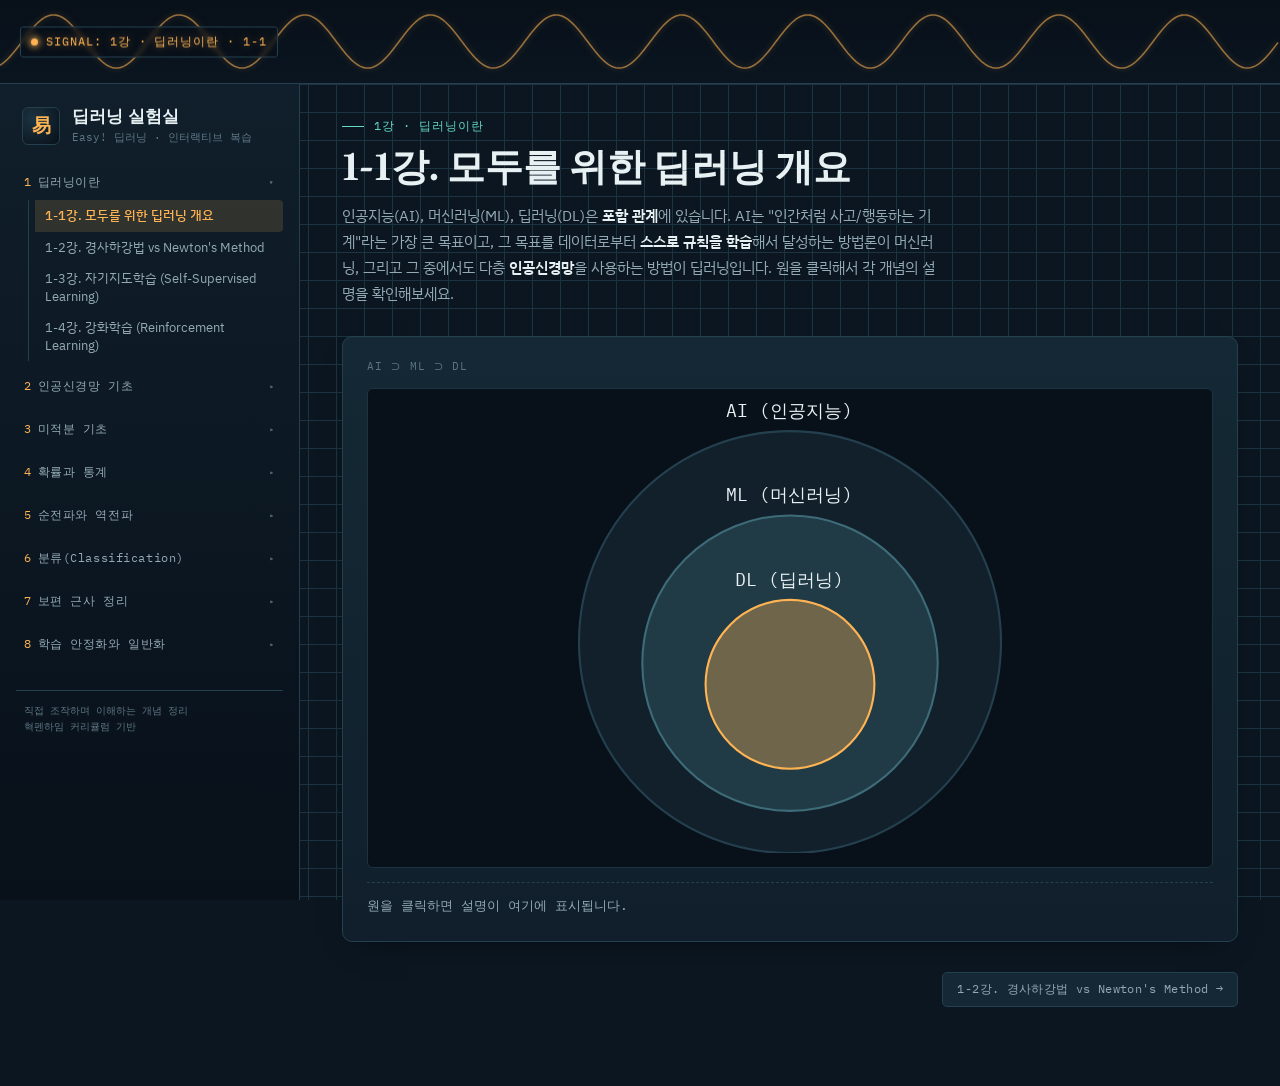
==== dl-lab/index.html @ 0c356e87 "수식설명" ====
<!doctype html>
<html lang="ko">
<head>
<meta charset="UTF-8">
<meta name="viewport" content="width=device-width, initial-scale=1.0">
<title>딥러닝 실험실 · Easy! 딥러닝 인터랙티브 복습</title>
<link rel="preconnect" href="https://fonts.googleapis.com">
<link href="https://fonts.googleapis.com/css2?family=Fraunces:opsz,wght@9..144,400;9..144,600;9..144,700&family=IBM+Plex+Sans+KR:wght@400;500;600;700&family=IBM+Plex+Mono:wght@400;500;600&display=swap" rel="stylesheet">
<link rel="stylesheet" href="vendor/katex/katex.min.css">
<link rel="stylesheet" href="style.css">
</head>
<body>

<div class="scope-strip" id="scopeStrip">
  <canvas id="scopeCanvas"></canvas>
  <div class="scope-label">
    <span class="dot"></span>
    <span id="scopeText">SIGNAL: 대기중</span>
  </div>
</div>

<div class="app">
  <button class="nav-toggle" id="navToggle" aria-label="메뉴 열기">☰ 목차</button>

  <aside class="sidebar" id="sidebar">
    <div class="brand">
      <div class="brand-mark">易</div>
      <div>
        <div class="brand-title">딥러닝 실험실</div>
        <div class="brand-sub">Easy! 딥러닝 · 인터랙티브 복습</div>
      </div>
    </div>
    <nav id="chapterNav" class="chapter-nav"></nav>
    <div class="sidebar-footer">직접 조작하며 이해하는 개념 정리<br>혁펜하임 커리큘럼 기반</div>
  </aside>

  <main class="stage" id="stage">
    <!-- topic content injected here -->
  </main>
</div>

<script src="vendor/katex/katex.min.js"></script>
<script src="vendor/katex/auto-render.min.js"></script>
<script src="app.js"></script>
</body>
</html>
---- dl-lab/style.css ----
:root{
  --bg: #0b1620;
  --bg-deep: #081019;
  --panel: #101f2b;
  --panel-raised: #142935;
  --grid-line: #1c3441;
  --hairline: #24404f;
  --text: #e7f0f2;
  --text-dim: #93aab5;
  --text-faint: #5d7683;
  --amber: #ffb454;
  --amber-dim: #a9773a;
  --teal: #63d9c4;
  --red: #ff6b6b;
  --violet: #b48bf2;

  --display: 'Fraunces', serif;
  --body: 'IBM Plex Sans KR', sans-serif;
  --mono: 'IBM Plex Mono', monospace;
}

*{box-sizing:border-box;}
html,body{margin:0;padding:0;}
body{
  background: var(--bg);
  color: var(--text);
  font-family: var(--body);
  background-image:
    linear-gradient(var(--grid-line) 1px, transparent 1px),
    linear-gradient(90deg, var(--grid-line) 1px, transparent 1px);
  background-size: 28px 28px;
  background-attachment: fixed;
}

/* ---------- oscilloscope header strip ---------- */
.scope-strip{
  position: relative;
  height: 84px;
  background: linear-gradient(180deg, var(--bg-deep), #0a1520);
  border-bottom: 1px solid var(--hairline);
  overflow: hidden;
}
.scope-strip canvas{ width:100%; height:100%; display:block; }
.scope-label{
  position:absolute; left:20px; top:50%; transform:translateY(-50%);
  display:flex; align-items:center; gap:8px;
  font-family: var(--mono); font-size:12px; letter-spacing:.08em;
  color: var(--amber); text-shadow: 0 0 8px rgba(255,180,84,.5);
  background: rgba(8,16,25,.55); padding:6px 10px; border:1px solid var(--hairline); border-radius:3px;
  backdrop-filter: blur(2px);
}
.scope-label .dot{
  width:7px;height:7px;border-radius:50%;background:var(--amber);
  box-shadow:0 0 6px 2px rgba(255,180,84,.7);
  animation: blink 1.4s ease-in-out infinite;
}
@keyframes blink{ 0%,100%{opacity:1} 50%{opacity:.25} }

/* ---------- layout ---------- */
.app{ display:flex; min-height: calc(100vh - 84px); }

.nav-toggle{
  display:none;
  position: fixed; z-index: 40; top: 96px; left: 12px;
  background: var(--panel-raised); color: var(--amber);
  border:1px solid var(--hairline); border-radius:4px;
  font-family: var(--mono); font-size:12px; padding:8px 12px; cursor:pointer;
}

.sidebar{
  width: 300px; flex-shrink:0;
  background: linear-gradient(180deg, var(--panel), var(--bg-deep));
  border-right: 1px solid var(--hairline);
  padding: 22px 16px 24px;
  position: sticky; top:84px; height: calc(100vh - 84px); overflow-y:auto;
}
.brand{ display:flex; gap:12px; align-items:center; margin-bottom:20px; padding:0 6px;}
.brand-mark{
  width:38px;height:38px; border-radius:6px;
  background: radial-gradient(circle at 30% 30%, #1c3441, #081019);
  border:1px solid var(--hairline);
  display:flex; align-items:center; justify-content:center;
  color:var(--amber); font-family:var(--display); font-size:19px; font-weight:700;
}
.brand-title{ font-family: var(--display); font-weight:600; font-size:16.5px; letter-spacing:.01em;}
.brand-sub{ font-family: var(--mono); font-size:10.5px; color:var(--text-faint); margin-top:2px;}

.chapter-nav{ display:flex; flex-direction:column; gap:2px; }
.chapter-group{ margin-bottom:6px; }
.chapter-head{
  width:100%; text-align:left; background:none; border:none; cursor:pointer;
  color: var(--text-dim); font-family: var(--mono); font-size:11.5px; letter-spacing:.05em;
  padding:9px 8px; display:flex; justify-content:space-between; align-items:center;
  border-bottom: 1px solid transparent;
}
.chapter-head:hover{ color: var(--amber); }
.chapter-head .chev{ transition: transform .18s ease; opacity:.6; font-size:10px;}
.chapter-group.open .chapter-head .chev{ transform: rotate(90deg); }
.chapter-head .chnum{ color:var(--amber); margin-right:6px; }

.topic-list{ display:none; flex-direction:column; padding-left:6px; border-left:1px solid var(--hairline); margin-left:12px;}
.chapter-group.open .topic-list{ display:flex; }
.topic-btn{
  text-align:left; background:none; border:none; color:var(--text-dim);
  font-family: var(--body); font-size:13px; padding:7px 10px; cursor:pointer;
  border-radius:0 4px 4px 0; line-height:1.35;
}
.topic-btn:hover{ background: rgba(255,180,84,.08); color:var(--text); }
.topic-btn.active{ background: rgba(255,180,84,.14); color: var(--amber); font-weight:500; }

.sidebar-footer{
  margin-top:22px; padding:12px 8px 0; border-top:1px solid var(--hairline);
  font-family: var(--mono); font-size:10px; color:var(--text-faint); line-height:1.6;
}

/* ---------- stage ---------- */
.stage{ flex:1; padding: 34px 42px 80px; max-width:980px; }

.topic-eyebrow{
  font-family: var(--mono); font-size:12px; color: var(--teal); letter-spacing:.08em;
  display:flex; align-items:center; gap:10px; margin-bottom:10px;
}
.topic-eyebrow::before{ content:''; width:22px; height:1px; background:var(--teal); display:inline-block;}

.topic-title{
  font-family: var(--display); font-weight:600; font-size: clamp(26px, 3vw, 38px);
  margin:0 0 14px; line-height:1.15;
}

.topic-desc{
  color: var(--text-dim); font-size:15px; line-height:1.75; max-width: 66ch; margin-bottom: 28px;
}
.topic-desc b{ color: var(--text); font-weight:600; }
.topic-desc code{ font-family:var(--mono); color:var(--amber); background:rgba(255,180,84,.08); padding:1px 5px; border-radius:3px; font-size:.92em;}

.formula{
  font-family: var(--mono); font-size: 15px; color: var(--text);
  background: linear-gradient(180deg, rgba(99,217,196,.06), rgba(99,217,196,.02));
  border: 1px solid #2c4a58; border-left: 3px solid var(--teal);
  border-radius: 6px; padding: 12px 18px; margin: 14px 0;
  max-width: 66ch; line-height: 1.7; letter-spacing: .01em;
}
.formula .term{ color: var(--amber); }
.formula small{ display:block; font-family:var(--body); color:var(--text-faint); font-size:12px; margin-top:6px; letter-spacing:0; }

.analogy{
  font-size: 13.5px; color: var(--text-dim); max-width: 66ch;
  background: rgba(180,139,242,.07); border: 1px dashed #4a3a6b;
  border-radius: 6px; padding: 10px 14px; margin: 12px 0; line-height:1.65;
}
.analogy b{ color: var(--violet); }

.panel{
  background: linear-gradient(180deg, var(--panel-raised), var(--panel));
  border: 1px solid var(--hairline);
  border-radius: 10px;
  padding: 22px 24px 26px;
  box-shadow: inset 0 1px 0 rgba(255,255,255,.02), 0 12px 30px -18px rgba(0,0,0,.6);
  margin-bottom: 22px;
}
.panel-title{
  font-family: var(--mono); font-size:11px; letter-spacing:.1em; color:var(--text-faint);
  text-transform:uppercase; margin-bottom:14px; display:flex; justify-content:space-between;
}

.canvas-wrap{
  background: var(--bg-deep);
  border:1px solid var(--grid-line);
  border-radius:6px;
  position:relative;
  overflow:hidden;
}
.canvas-wrap canvas{ display:block; width:100%; }

.controls{ display:flex; flex-wrap:wrap; gap:22px; margin-top:18px; }
.control{ min-width: 190px; flex:1; }
.control label{
  display:flex; justify-content:space-between; font-family:var(--mono); font-size:11.5px;
  color: var(--text-dim); margin-bottom:8px;
}
.control label .val{ color: var(--amber); }
.control input[type=range]{
  width:100%; -webkit-appearance:none; height:4px; border-radius:2px;
  background: var(--grid-line); outline:none;
}
.control input[type=range]::-webkit-slider-thumb{
  -webkit-appearance:none; width:15px; height:15px; border-radius:50%;
  background: var(--amber); border:2px solid #0b1620; cursor:pointer;
  box-shadow: 0 0 0 1px var(--amber-dim);
}
.control input[type=range]::-moz-range-thumb{
  width:15px; height:15px; border-radius:50%; background:var(--amber);
  border:2px solid #0b1620; cursor:pointer;
}
.control select{
  width:100%; background:var(--bg-deep); color:var(--text); border:1px solid var(--hairline);
  padding:7px 8px; border-radius:4px; font-family:var(--body); font-size:13px;
}
.btn-row{ display:flex; gap:10px; flex-wrap:wrap; margin-top:16px;}
.btn{
  font-family: var(--mono); font-size:12px; letter-spacing:.03em;
  background: var(--panel-raised); color: var(--amber);
  border:1px solid var(--amber-dim); padding:8px 14px; border-radius:5px; cursor:pointer;
}
.btn:hover{ background: rgba(255,180,84,.14); }
.btn.secondary{ color:var(--teal); border-color:#2c6b62; }
.btn.secondary:hover{ background: rgba(99,217,196,.1); }

.readout{
  font-family: var(--mono); font-size:12.5px; color:var(--text-dim);
  display:flex; gap:18px; flex-wrap:wrap; margin-top:14px; padding-top:14px; border-top:1px dashed var(--hairline);
}
.readout b{ color:var(--teal); }

.legend{ display:flex; gap:16px; flex-wrap:wrap; font-family:var(--mono); font-size:11px; color:var(--text-dim); margin-top:10px;}
.legend span{ display:inline-flex; align-items:center; gap:6px;}
.legend i{ width:12px; height:3px; display:inline-block; border-radius:2px;}

.note{
  font-size:13px; color:var(--text-faint); line-height:1.65; margin-top:4px;
}

.prevnext{ display:flex; justify-content:space-between; margin-top:30px; }
.prevnext .btn{ color:var(--text-dim); border-color:var(--hairline); }

@media (max-width: 880px){
  .nav-toggle{ display:block; }
  .sidebar{
    position:fixed; left:0; top:84px; z-index:30; transform:translateX(-100%);
    transition: transform .2s ease; height:calc(100vh - 84px); width:80vw; max-width:320px;
  }
  .sidebar.open{ transform:translateX(0); }
  .stage{ padding: 70px 18px 60px; }
}
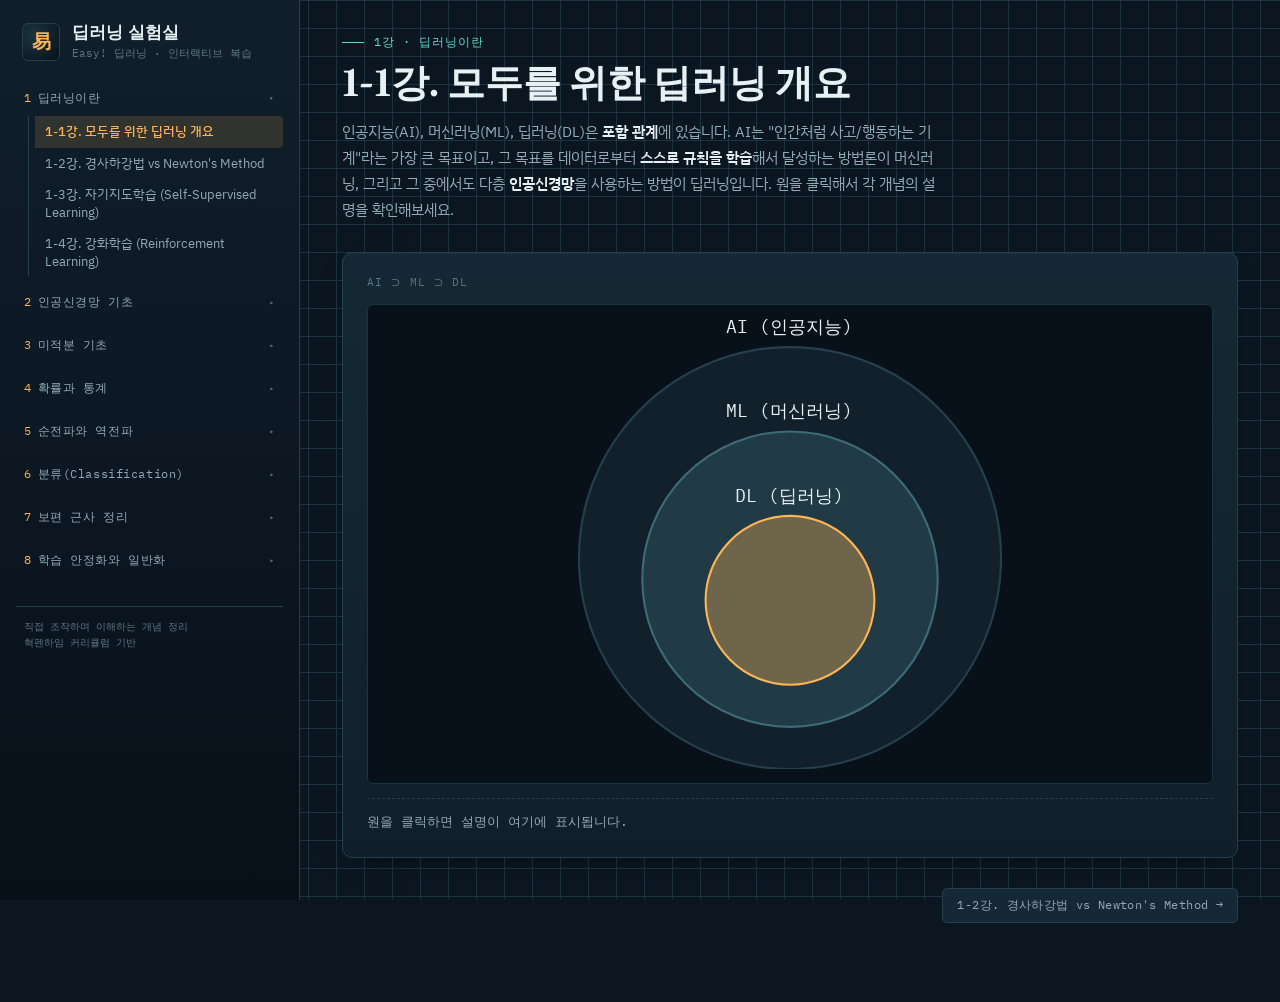
==== commit 237b0774: "what" ====
--- a/dl-lab/index.html
+++ b/dl-lab/index.html
@@ -6,18 +6,11 @@
 <title>딥러닝 실험실 · Easy! 딥러닝 인터랙티브 복습</title>
 <link rel="preconnect" href="https://fonts.googleapis.com">
 <link href="https://fonts.googleapis.com/css2?family=Fraunces:opsz,wght@9..144,400;9..144,600;9..144,700&family=IBM+Plex+Sans+KR:wght@400;500;600;700&family=IBM+Plex+Mono:wght@400;500;600&display=swap" rel="stylesheet">
-<link rel="stylesheet" href="vendor/katex/katex.min.css">
+<link rel="stylesheet" href="vendor/katex/katex.min.css"
+      onerror="this.onerror=null;this.href='https://cdn.jsdelivr.net/npm/katex@0.16.11/dist/katex.min.css';">
 <link rel="stylesheet" href="style.css">
 </head>
 <body>
-
-<div class="scope-strip" id="scopeStrip">
-  <canvas id="scopeCanvas"></canvas>
-  <div class="scope-label">
-    <span class="dot"></span>
-    <span id="scopeText">SIGNAL: 대기중</span>
-  </div>
-</div>
 
 <div class="app">
   <button class="nav-toggle" id="navToggle" aria-label="메뉴 열기">☰ 목차</button>
@@ -39,8 +32,29 @@
   </main>
 </div>
 
-<script src="vendor/katex/katex.min.js"></script>
-<script src="vendor/katex/auto-render.min.js"></script>
+<script>
+(function(){
+  var LOCAL_JS = 'vendor/katex/katex.min.js';
+  var LOCAL_AUTORENDER = 'vendor/katex/auto-render.min.js';
+  var CDN_JS = 'https://cdn.jsdelivr.net/npm/katex@0.16.11/dist/katex.min.js';
+  var CDN_AUTORENDER = 'https://cdn.jsdelivr.net/npm/katex@0.16.11/dist/contrib/auto-render.min.js';
+
+  function loadScript(src, onload, onerror){
+    var s = document.createElement('script');
+    s.src = src; s.onload = onload; s.onerror = onerror;
+    document.head.appendChild(s);
+  }
+  function ready(){ window.dispatchEvent(new window.Event('katex-ready')); }
+  function loadAutoRender(fromCdn){
+    loadScript(fromCdn ? CDN_AUTORENDER : LOCAL_AUTORENDER, ready, function(){
+      if(!fromCdn) loadScript(CDN_AUTORENDER, ready, ready); else ready();
+    });
+  }
+  loadScript(LOCAL_JS, function(){ loadAutoRender(false); }, function(){
+    loadScript(CDN_JS, function(){ loadAutoRender(true); }, ready);
+  });
+})();
+</script>
 <script src="app.js"></script>
 </body>
 </html>
--- a/dl-lab/style.css
+++ b/dl-lab/style.css
@@ -32,36 +32,12 @@
   background-attachment: fixed;
 }
 
-/* ---------- oscilloscope header strip ---------- */
-.scope-strip{
-  position: relative;
-  height: 84px;
-  background: linear-gradient(180deg, var(--bg-deep), #0a1520);
-  border-bottom: 1px solid var(--hairline);
-  overflow: hidden;
-}
-.scope-strip canvas{ width:100%; height:100%; display:block; }
-.scope-label{
-  position:absolute; left:20px; top:50%; transform:translateY(-50%);
-  display:flex; align-items:center; gap:8px;
-  font-family: var(--mono); font-size:12px; letter-spacing:.08em;
-  color: var(--amber); text-shadow: 0 0 8px rgba(255,180,84,.5);
-  background: rgba(8,16,25,.55); padding:6px 10px; border:1px solid var(--hairline); border-radius:3px;
-  backdrop-filter: blur(2px);
-}
-.scope-label .dot{
-  width:7px;height:7px;border-radius:50%;background:var(--amber);
-  box-shadow:0 0 6px 2px rgba(255,180,84,.7);
-  animation: blink 1.4s ease-in-out infinite;
-}
-@keyframes blink{ 0%,100%{opacity:1} 50%{opacity:.25} }
-
 /* ---------- layout ---------- */
-.app{ display:flex; min-height: calc(100vh - 84px); }
+.app{ display:flex; min-height: 100vh; }
 
 .nav-toggle{
   display:none;
-  position: fixed; z-index: 40; top: 96px; left: 12px;
+  position: fixed; z-index: 40; top: 12px; left: 12px;
   background: var(--panel-raised); color: var(--amber);
   border:1px solid var(--hairline); border-radius:4px;
   font-family: var(--mono); font-size:12px; padding:8px 12px; cursor:pointer;
@@ -72,7 +48,7 @@
   background: linear-gradient(180deg, var(--panel), var(--bg-deep));
   border-right: 1px solid var(--hairline);
   padding: 22px 16px 24px;
-  position: sticky; top:84px; height: calc(100vh - 84px); overflow-y:auto;
+  position: sticky; top:0; height: 100vh; overflow-y:auto;
 }
 .brand{ display:flex; gap:12px; align-items:center; margin-bottom:20px; padding:0 6px;}
 .brand-mark{
@@ -173,23 +149,24 @@
 .canvas-wrap canvas{ display:block; width:100%; }
 
 .controls{ display:flex; flex-wrap:wrap; gap:22px; margin-top:18px; }
-.control{ min-width: 190px; flex:1; }
+.control{ min-width: 190px; flex:1; --accent: var(--amber); --accent-dim: var(--amber-dim); }
 .control label{
   display:flex; justify-content:space-between; font-family:var(--mono); font-size:11.5px;
   color: var(--text-dim); margin-bottom:8px;
 }
-.control label .val{ color: var(--amber); }
+.control label .val{ color: var(--accent); font-weight:600; transition: text-shadow .2s ease; }
+.control.is-active label .val{ text-shadow: 0 0 8px var(--accent); }
 .control input[type=range]{
   width:100%; -webkit-appearance:none; height:4px; border-radius:2px;
   background: var(--grid-line); outline:none;
 }
 .control input[type=range]::-webkit-slider-thumb{
   -webkit-appearance:none; width:15px; height:15px; border-radius:50%;
-  background: var(--amber); border:2px solid #0b1620; cursor:pointer;
-  box-shadow: 0 0 0 1px var(--amber-dim);
+  background: var(--accent); border:2px solid #0b1620; cursor:pointer;
+  box-shadow: 0 0 0 1px var(--accent-dim);
 }
 .control input[type=range]::-moz-range-thumb{
-  width:15px; height:15px; border-radius:50%; background:var(--amber);
+  width:15px; height:15px; border-radius:50%; background:var(--accent);
   border:2px solid #0b1620; cursor:pointer;
 }
 .control select{
@@ -226,8 +203,8 @@
 @media (max-width: 880px){
   .nav-toggle{ display:block; }
   .sidebar{
-    position:fixed; left:0; top:84px; z-index:30; transform:translateX(-100%);
-    transition: transform .2s ease; height:calc(100vh - 84px); width:80vw; max-width:320px;
+    position:fixed; left:0; top:0; z-index:30; transform:translateX(-100%);
+    transition: transform .2s ease; height:100vh; width:80vw; max-width:320px;
   }
   .sidebar.open{ transform:translateX(0); }
   .stage{ padding: 70px 18px 60px; }
